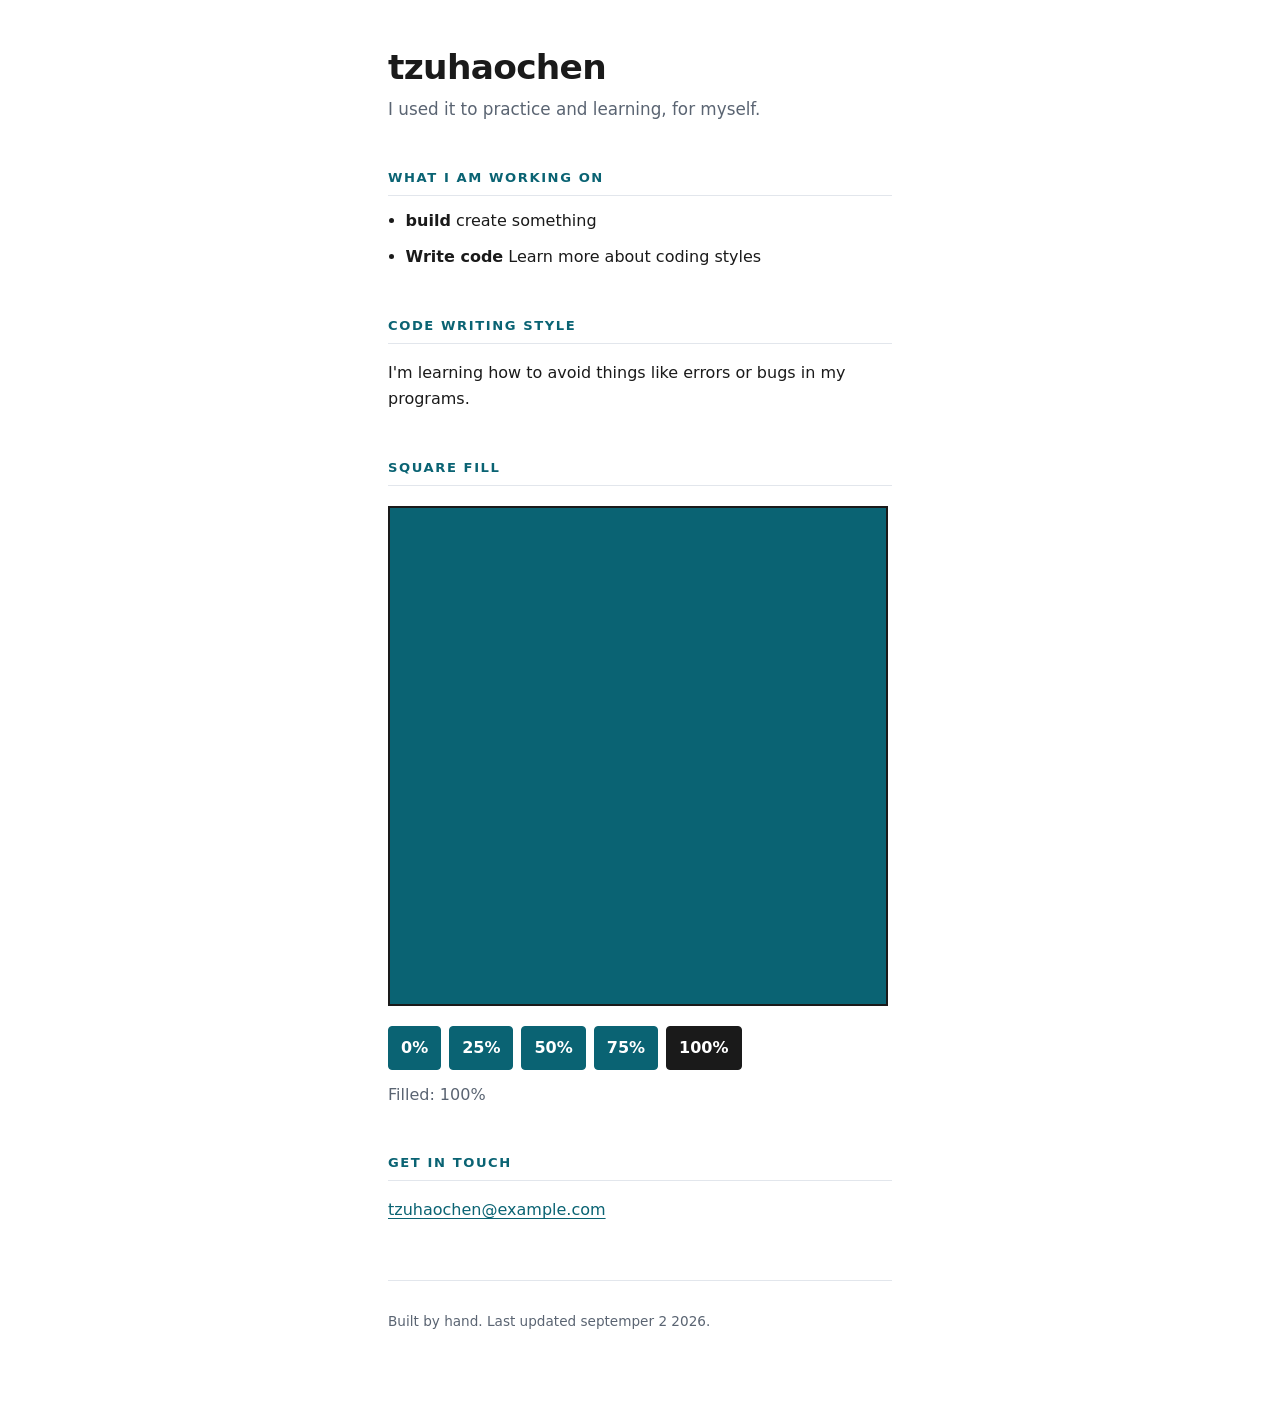
==== index.html @ 9c38cc26 "chanf" ====
<!doctype html>
<html lang="en">

<head>
  <meta charset="utf-8">
  <meta name="viewport" content="width=device-width, initial-scale=1">

  <!-- CHANGE THIS. It is the name on the browser tab, and it is what Google shows. -->
  <title>tzuhaochen</title>

  <!-- CHANGE THIS TOO. One sentence. It is what shows under your link when someone shares it. -->
  <meta name="description" content="One sentence about who you are and what you make.">

  <link rel="stylesheet" href="styles.css">
  <script src="script.js" defer></script>
</head>

<body>

  <header>
    <!-- Exactly ONE h1 on the page. It is your name. -->
    <h1>tzuhaochen</h1>
    <p class="tagline">I used it to practice and learning, for myself.</p>
  </header>

  <main>

    <section>
      <h2>What I am working on</h2>
      <ul>
        <li><strong>build</strong> create something</li>
        <li><strong>Write code</strong> Learn more about coding styles</li>
      </ul>
    </section>

    <section>
      <h2>Code writing style</h2>
      <p>
        I'm learning how to avoid things like errors or bugs in my programs.
      </p>
    </section>

    <section>
      <h2>Square fill</h2>
      <div class="square-viewport">
        <div class="square" role="img" aria-label="500 by 500 pixel square, 100 percent filled">
          <div class="square-fill"></div>
        </div>
      </div>
      <div class="fill-controls" aria-label="Choose square fill amount">
        <button class="fill-button" type="button" data-fill="0" aria-pressed="false">0%</button>
        <button class="fill-button" type="button" data-fill="25" aria-pressed="false">25%</button>
        <button class="fill-button" type="button" data-fill="50" aria-pressed="false">50%</button>
        <button class="fill-button" type="button" data-fill="75" aria-pressed="false">75%</button>
        <button class="fill-button" type="button" data-fill="100" aria-pressed="true">100%</button>
      </div>
      <p class="fill-status" aria-live="polite">Filled: 100%</p>
    </section>

    <section>
      <h2>Get in touch</h2>
      <!--
        Put an email you will still control after graduation. If you only have the school one
        today, that is fine — put it in, and change it later. That is what commits are for.
      -->
      <p><a href="mailto:you@example.com">tzuhaochen@example.com</a></p>
    </section>

  </main>

  <footer>
    <p>Built by hand. Last updated <!-- change this when you change the page --> septemper 2 2026.</p>
  </footer>

</body>

</html>
---- styles.css ----
/* ============================================================
   styles.css — this is YOURS to change. That is the point.
   Every value below is a decision somebody made. Change one,
   commit, and look at what happened.
   ============================================================ */

/* The custom properties. Change a colour ONCE here and it
   changes everywhere it is used further down. */
:root {
  --ink: #1a1a1a;
  /* body text */
  --muted: #5a6472;
  /* quieter text */
  --accent: #0a6373;
  /* links and rules — make this yours */
  --paper: #ffffff;
  --line: #e2e6ec;
  --measure: 34rem;
  /* how wide a line of text gets before it wraps */
}

/* A sensible reset. Without border-box, padding makes boxes
   wider than you asked for, and nothing lines up. */
*,
*::before,
*::after {
  box-sizing: border-box;
}

body {
  margin: 0 auto;
  padding: 3rem 1.25rem 4rem;
  max-width: var(--measure);
  background: var(--paper);
  color: var(--ink);
  font: 1rem/1.65 system-ui, -apple-system, "Segoe UI", Roboto, sans-serif;
}

h1 {
  margin: 0;
  font-size: 2.15rem;
  line-height: 1.15;
  letter-spacing: -0.02em;
}

.tagline {
  margin: 0.5rem 0 0;
  color: var(--muted);
  font-size: 1.05rem;
}

h2 {
  margin: 2.75rem 0 0.75rem;
  padding-bottom: 0.4rem;
  border-bottom: 1px solid var(--line);
  font-size: 0.82rem;
  font-weight: 700;
  letter-spacing: 0.12em;
  text-transform: uppercase;
  color: var(--accent);
}

ul {
  margin: 0;
  padding-left: 1.1rem;
}

li {
  margin-bottom: 0.6rem;
}

a {
  color: var(--accent);
  text-underline-offset: 3px;
}

a:hover {
  text-decoration: none;
}

.square-viewport {
  overflow-x: auto;
  padding: 0.5rem 0;
}

.square {
  display: flex;
  align-items: flex-end;
  width: 500px;
  height: 500px;
  border: 2px solid var(--ink);
  background: var(--paper);
}

.square-fill {
  width: 100%;
  height: 100%;
  background: var(--accent);
  transition: height 200ms ease;
}

.fill-controls {
  display: flex;
  flex-wrap: wrap;
  gap: 0.5rem;
  margin-top: 0.75rem;
}

.fill-button {
  border: 1px solid var(--accent);
  border-radius: 0.25rem;
  padding: 0.5rem 0.75rem;
  background: var(--accent);
  color: var(--paper);
  cursor: pointer;
  font: inherit;
  font-weight: 700;
}

.fill-button[aria-pressed="true"] {
  background: var(--ink);
  border-color: var(--ink);
}

.fill-button:focus-visible {
  outline: 3px solid var(--line);
  outline-offset: 3px;
}

.fill-status {
  margin: 0.75rem 0 0;
  color: var(--muted);
}

footer {
  margin-top: 3.5rem;
  padding-top: 1rem;
  border-top: 1px solid var(--line);
  color: var(--muted);
  font-size: 0.85rem;
}

/* Someone reading this on a phone is the common case, not the
   edge case. Test it there before you call the page done. */
@media (max-width: 30rem) {
  body {
    padding-top: 2rem;
  }

  h1 {
    font-size: 1.8rem;
  }
}
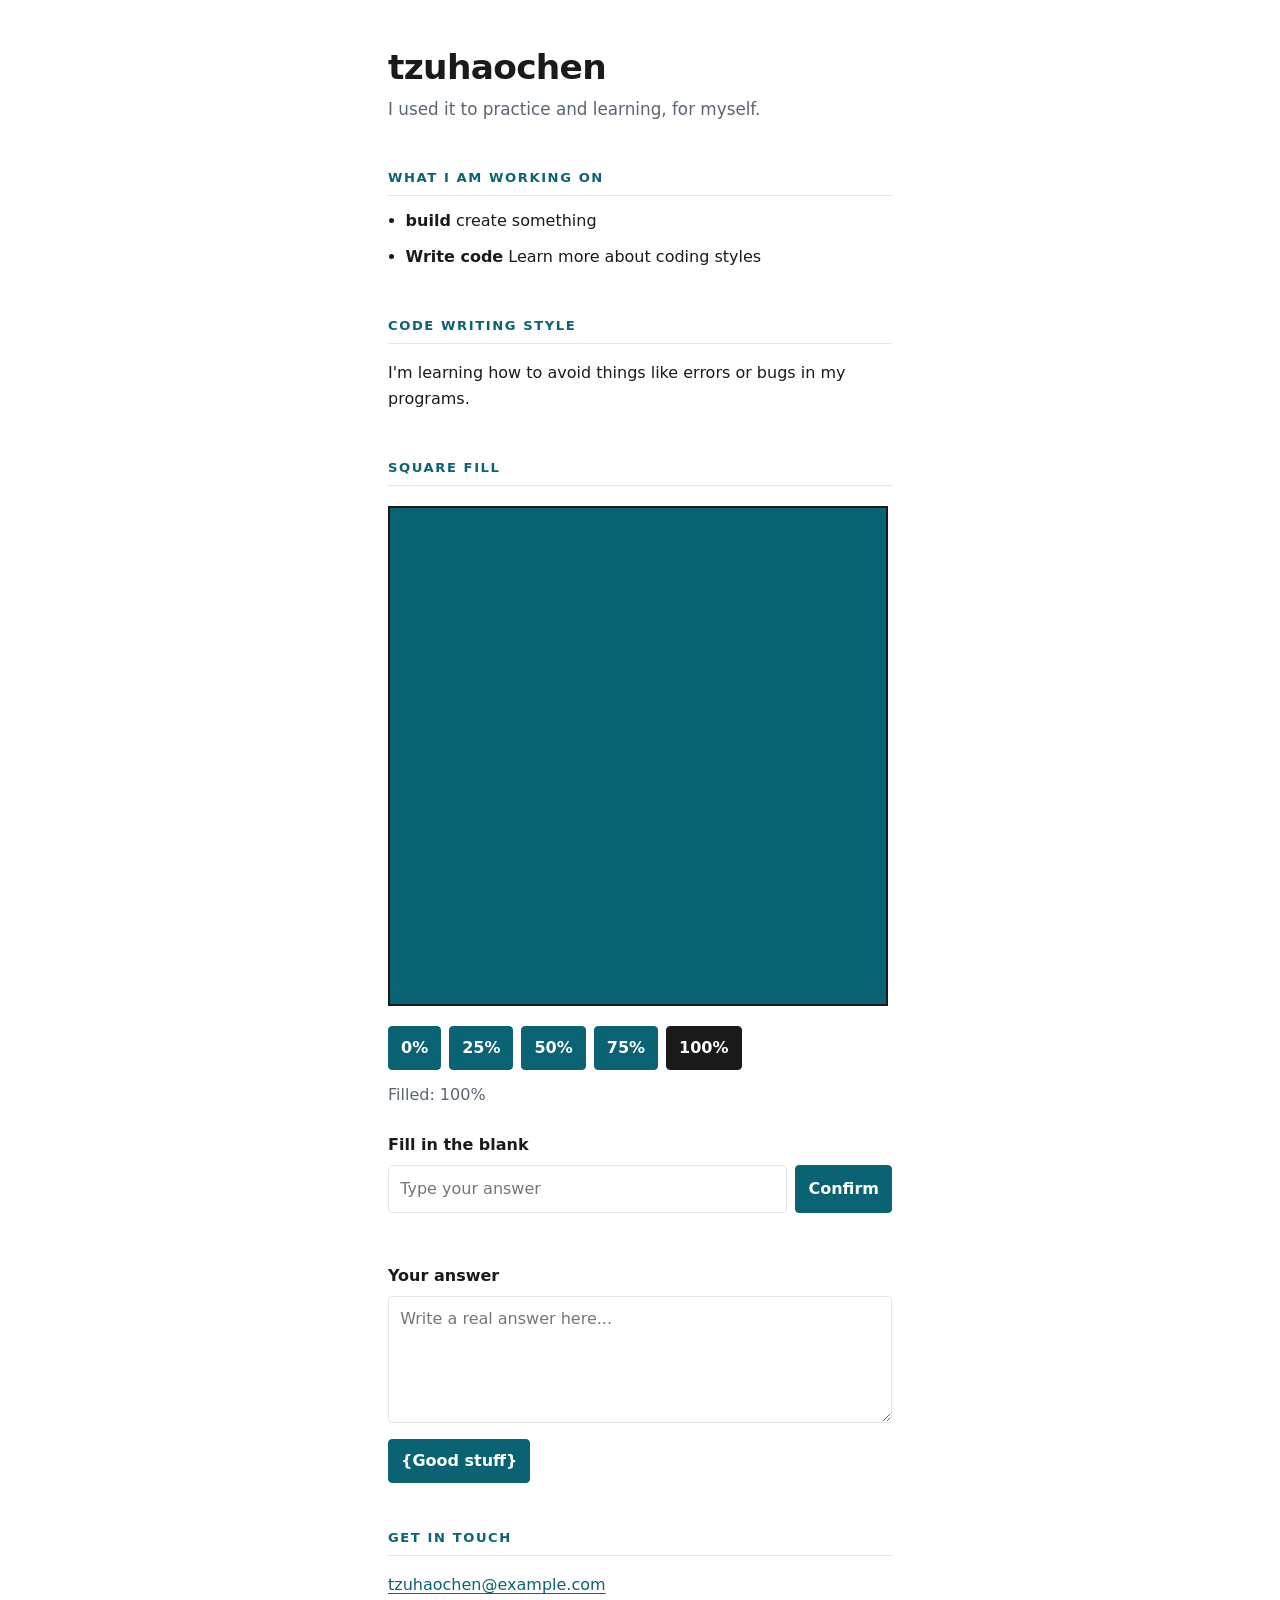
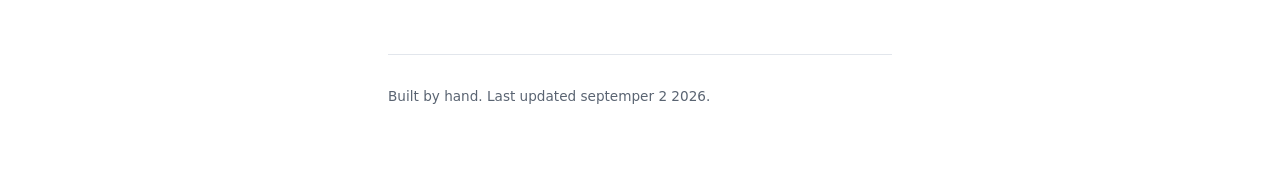
==== commit 84424260: "another change" ====
--- a/index.html
+++ b/index.html
@@ -55,6 +55,24 @@
         <button class="fill-button" type="button" data-fill="100" aria-pressed="true">100%</button>
       </div>
       <p class="fill-status" aria-live="polite">Filled: 100%</p>
+      <form class="response-form">
+        <label for="blank-answer">Fill in the blank</label>
+        <div class="response-row">
+          <input id="blank-answer" name="blank-answer" type="text" placeholder="Type your answer" required>
+          <button type="submit">Confirm</button>
+        </div>
+        <p class="response-status" aria-live="polite"></p>
+      </form>
+      <label class="answer-label" for="real-answer">Your answer</label>
+      <textarea id="real-answer" name="real-answer" rows="4" placeholder="Write a real answer here..."></textarea>
+      <div class="good-stuff">
+        <button class="good-stuff-button" type="button">{Good stuff}</button>
+        <div class="watch-confirmation" hidden>
+          <p>Confirm to watch?</p>
+          <button class="watch-choice" type="button" data-watch="yes">Yes</button>
+          <button class="watch-choice" type="button" data-watch="no">No</button>
+        </div>
+      </div>
     </section>
 
     <section>
--- a/styles.css
+++ b/styles.css
@@ -132,6 +132,101 @@
   color: var(--muted);
 }
 
+.response-form {
+  margin-top: 1.5rem;
+}
+
+.response-form label,
+.answer-label {
+  display: block;
+  margin-bottom: 0.4rem;
+  font-weight: 700;
+}
+
+.response-row {
+  display: flex;
+  gap: 0.5rem;
+}
+
+.response-row input,
+textarea {
+  border: 1px solid var(--line);
+  border-radius: 0.25rem;
+  padding: 0.6rem 0.7rem;
+  color: var(--ink);
+  font: inherit;
+}
+
+.response-row input {
+  min-width: 0;
+  flex: 1;
+}
+
+.response-row button {
+  border: 1px solid var(--accent);
+  border-radius: 0.25rem;
+  padding: 0.5rem 0.75rem;
+  background: var(--accent);
+  color: var(--paper);
+  cursor: pointer;
+  font: inherit;
+  font-weight: 700;
+}
+
+.response-row input:focus-visible,
+.response-row button:focus-visible,
+textarea:focus-visible {
+  outline: 3px solid var(--line);
+  outline-offset: 3px;
+}
+
+.response-status {
+  min-height: 1.65em;
+  margin: 0.5rem 0 0;
+  color: var(--muted);
+}
+
+.answer-label {
+  margin-top: 1rem;
+}
+
+textarea {
+  display: block;
+  width: 100%;
+  resize: vertical;
+}
+
+.good-stuff {
+  margin-top: 1rem;
+}
+
+.good-stuff-button,
+.watch-choice {
+  border: 1px solid var(--accent);
+  border-radius: 0.25rem;
+  padding: 0.5rem 0.75rem;
+  background: var(--accent);
+  color: var(--paper);
+  cursor: pointer;
+  font: inherit;
+  font-weight: 700;
+}
+
+.watch-confirmation p {
+  margin: 0 0 0.5rem;
+  font-weight: 700;
+}
+
+.watch-choice+.watch-choice {
+  margin-left: 0.5rem;
+}
+
+.good-stuff-button:focus-visible,
+.watch-choice:focus-visible {
+  outline: 3px solid var(--line);
+  outline-offset: 3px;
+}
+
 footer {
   margin-top: 3.5rem;
   padding-top: 1rem;
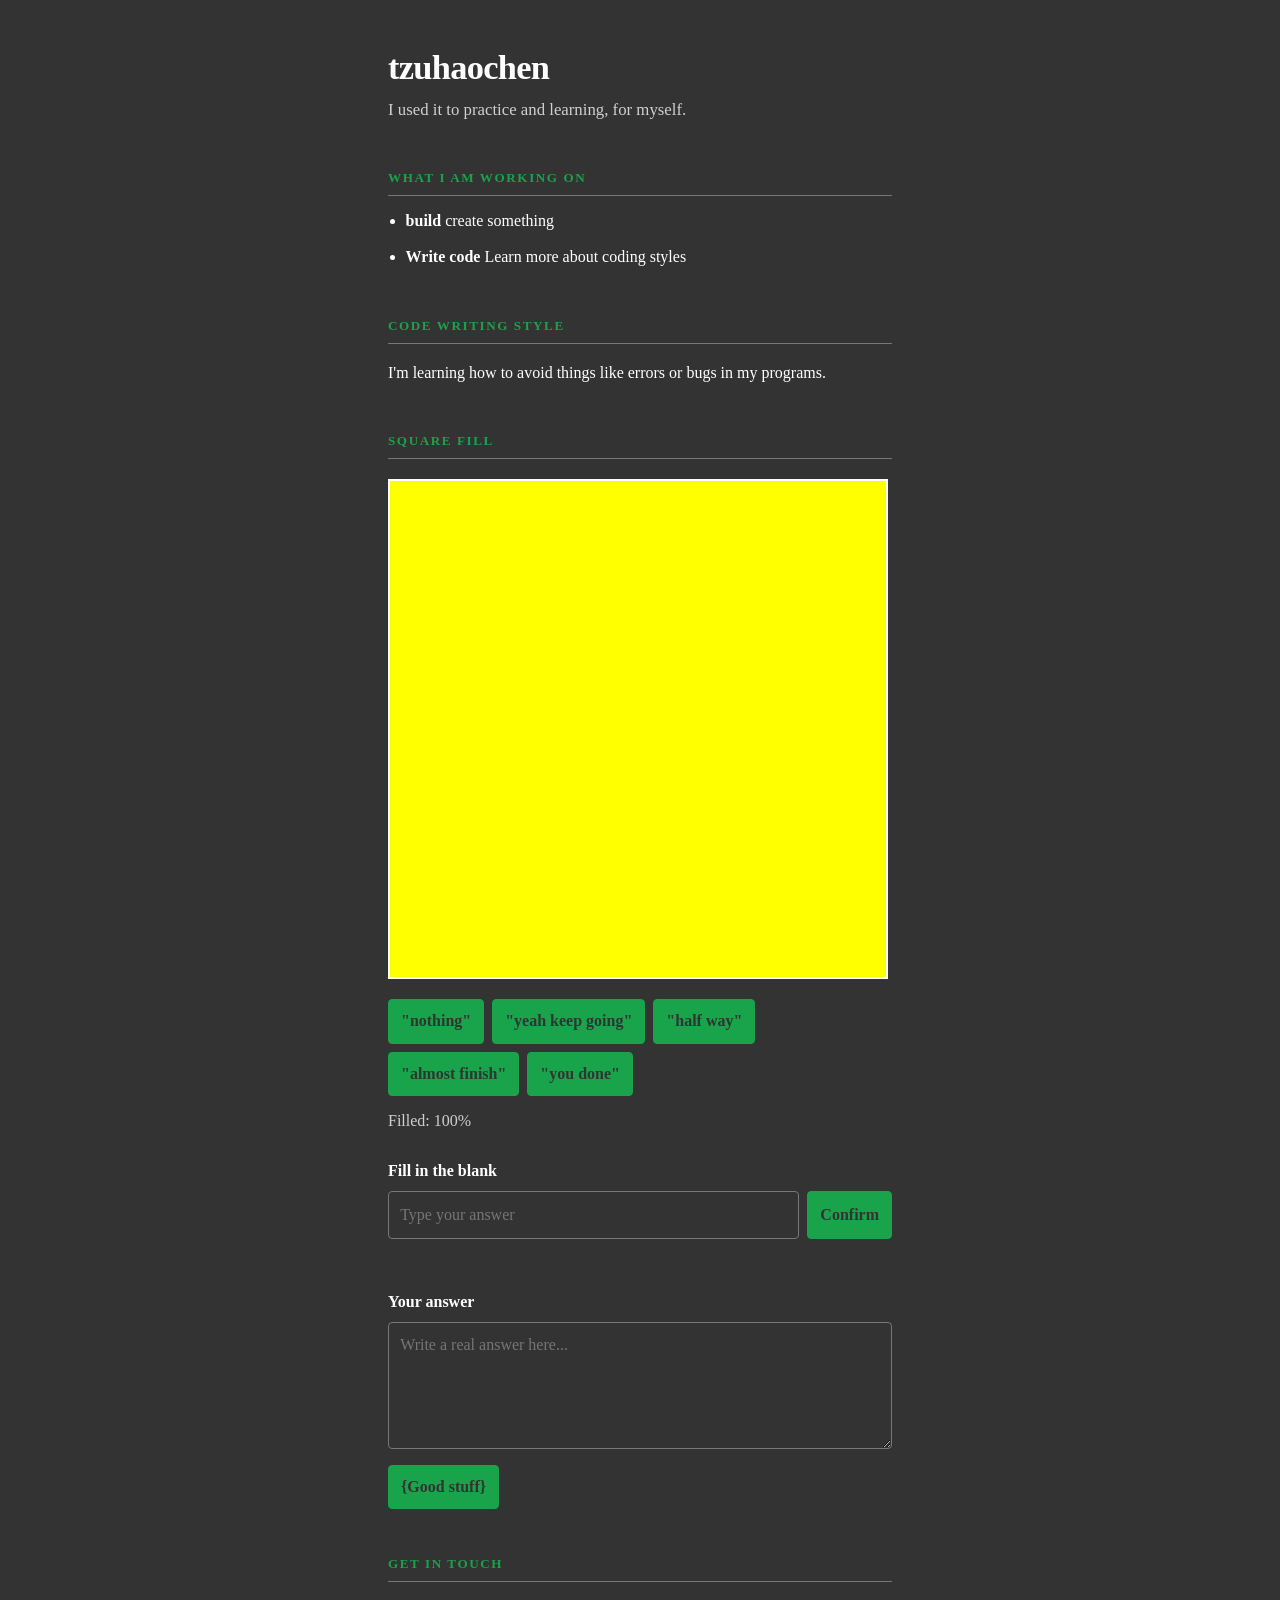
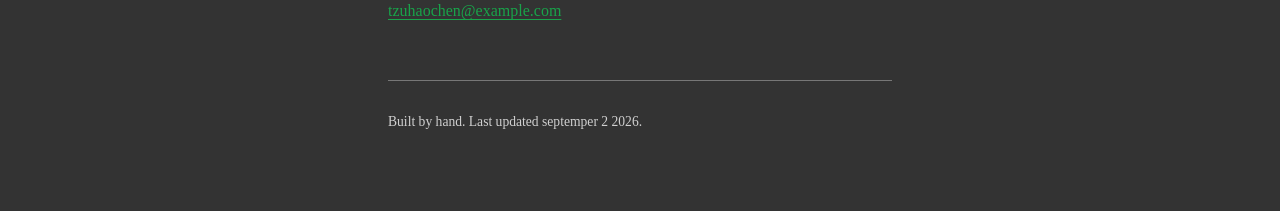
==== commit 546491a3: "today change1" ====
--- a/index.html
+++ b/index.html
@@ -48,11 +48,11 @@
         </div>
       </div>
       <div class="fill-controls" aria-label="Choose square fill amount">
-        <button class="fill-button" type="button" data-fill="0" aria-pressed="false">0%</button>
-        <button class="fill-button" type="button" data-fill="25" aria-pressed="false">25%</button>
-        <button class="fill-button" type="button" data-fill="50" aria-pressed="false">50%</button>
-        <button class="fill-button" type="button" data-fill="75" aria-pressed="false">75%</button>
-        <button class="fill-button" type="button" data-fill="100" aria-pressed="true">100%</button>
+        <button class="fill-button" type="button" data-fill="0" aria-pressed="false">"nothing"</button>
+        <button class="fill-button" type="button" data-fill="25" aria-pressed="false">"yeah keep going"</button>
+        <button class="fill-button" type="button" data-fill="50" aria-pressed="false">"half way"</button>
+        <button class="fill-button" type="button" data-fill="75" aria-pressed="false">"almost finish"</button>
+        <button class="fill-button" type="button" data-fill="100" aria-pressed="true">"you done"</button>
       </div>
       <p class="fill-status" aria-live="polite">Filled: 100%</p>
       <form class="response-form">
--- a/styles.css
+++ b/styles.css
@@ -7,14 +7,14 @@
 /* The custom properties. Change a colour ONCE here and it
    changes everywhere it is used further down. */
 :root {
-  --ink: #1a1a1a;
+  --ink: #ffffff;
   /* body text */
-  --muted: #5a6472;
+  --muted: #d0d0d0;
   /* quieter text */
-  --accent: #0a6373;
+  --accent: #19a34a;
   /* links and rules — make this yours */
-  --paper: #ffffff;
-  --line: #e2e6ec;
+  --paper: #333333;
+  --line: #777777;
   --measure: 34rem;
   /* how wide a line of text gets before it wraps */
 }
@@ -33,7 +33,7 @@
   max-width: var(--measure);
   background: var(--paper);
   color: var(--ink);
-  font: 1rem/1.65 system-ui, -apple-system, "Segoe UI", Roboto, sans-serif;
+  font: 1rem/1.65 "Times New Roman", Times, serif;
 }
 
 h1 {
@@ -95,7 +95,7 @@
 .square-fill {
   width: 100%;
   height: 100%;
-  background: var(--accent);
+  background: #ffff00;
   transition: height 200ms ease;
 }
 
@@ -118,8 +118,8 @@
 }
 
 .fill-button[aria-pressed="true"] {
-  background: var(--ink);
-  border-color: var(--ink);
+  background: var(--accent);
+  border-color: var(--accent);
 }
 
 .fill-button:focus-visible {
@@ -153,6 +153,7 @@
   border: 1px solid var(--line);
   border-radius: 0.25rem;
   padding: 0.6rem 0.7rem;
+  background: var(--paper);
   color: var(--ink);
   font: inherit;
 }
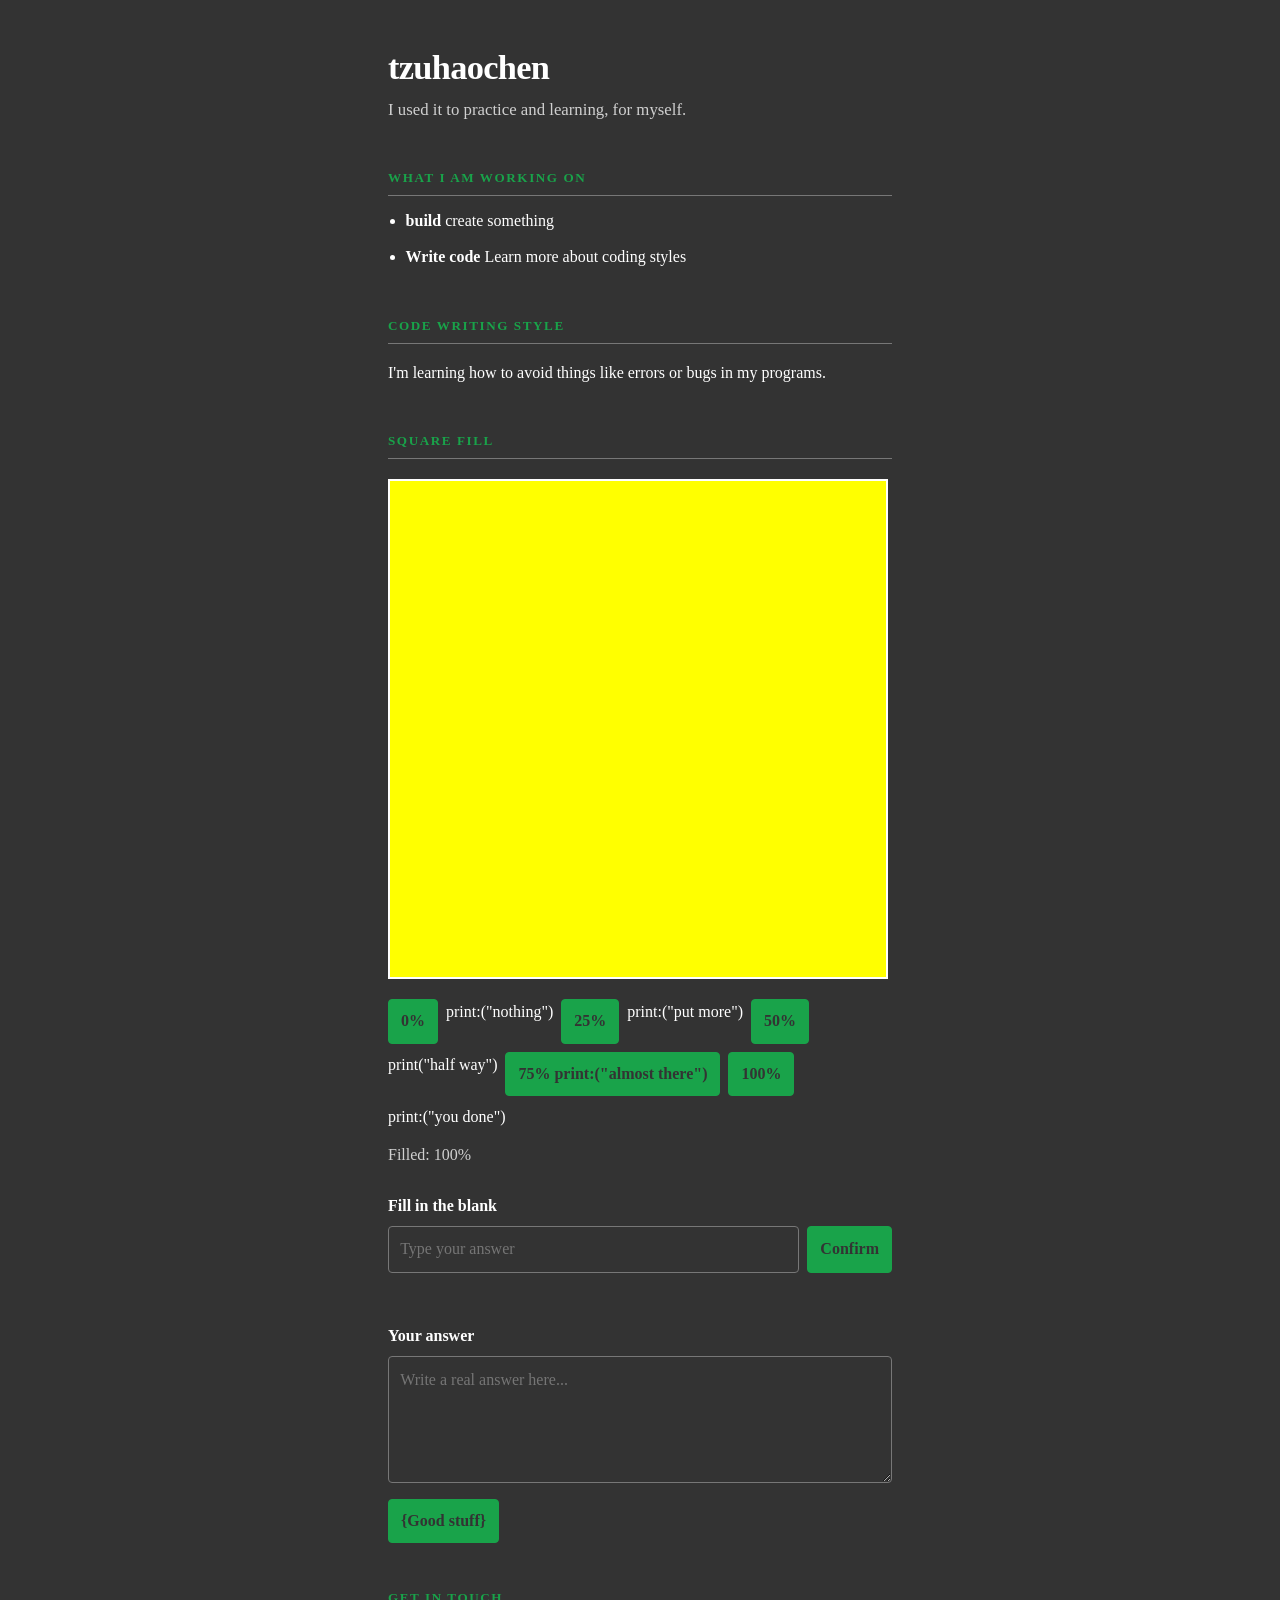
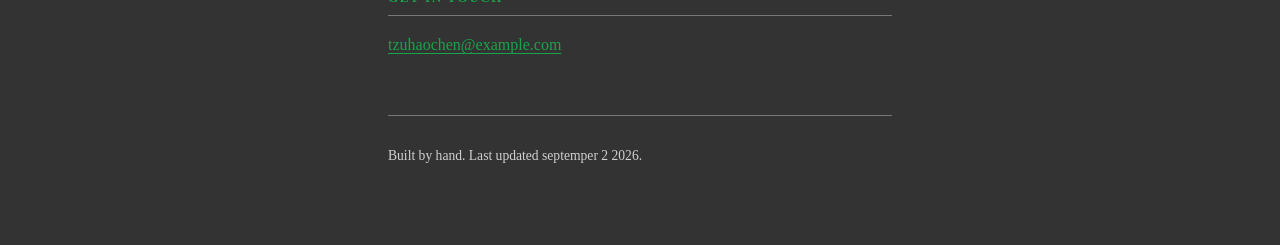
==== commit da58fd07: "h" ====
--- a/index.html
+++ b/index.html
@@ -48,11 +48,17 @@
         </div>
       </div>
       <div class="fill-controls" aria-label="Choose square fill amount">
-        <button class="fill-button" type="button" data-fill="0" aria-pressed="false">"nothing"</button>
-        <button class="fill-button" type="button" data-fill="25" aria-pressed="false">"yeah keep going"</button>
-        <button class="fill-button" type="button" data-fill="50" aria-pressed="false">"half way"</button>
-        <button class="fill-button" type="button" data-fill="75" aria-pressed="false">"almost finish"</button>
-        <button class="fill-button" type="button" data-fill="100" aria-pressed="true">"you done"</button>
+        <button class="fill-button" type="button" data-fill="0" aria-pressed="false">0%</button>
+        print:("nothing")
+        <button class="fill-button" type="button" data-fill="25" aria-pressed="false">25%</button>
+        print:("put more")
+        <button class="fill-button" type="button" data-fill="50" aria-pressed="false">50%</button>
+        print("half way")
+        <button class="fill-button" type="button" data-fill="75" aria-pressed="false">75%
+        print:("almost there")
+        </button>
+        <button class="fill-button" type="button" data-fill="100" aria-pressed="true">100%</button>
+        print:("you done")
       </div>
       <p class="fill-status" aria-live="polite">Filled: 100%</p>
       <form class="response-form">
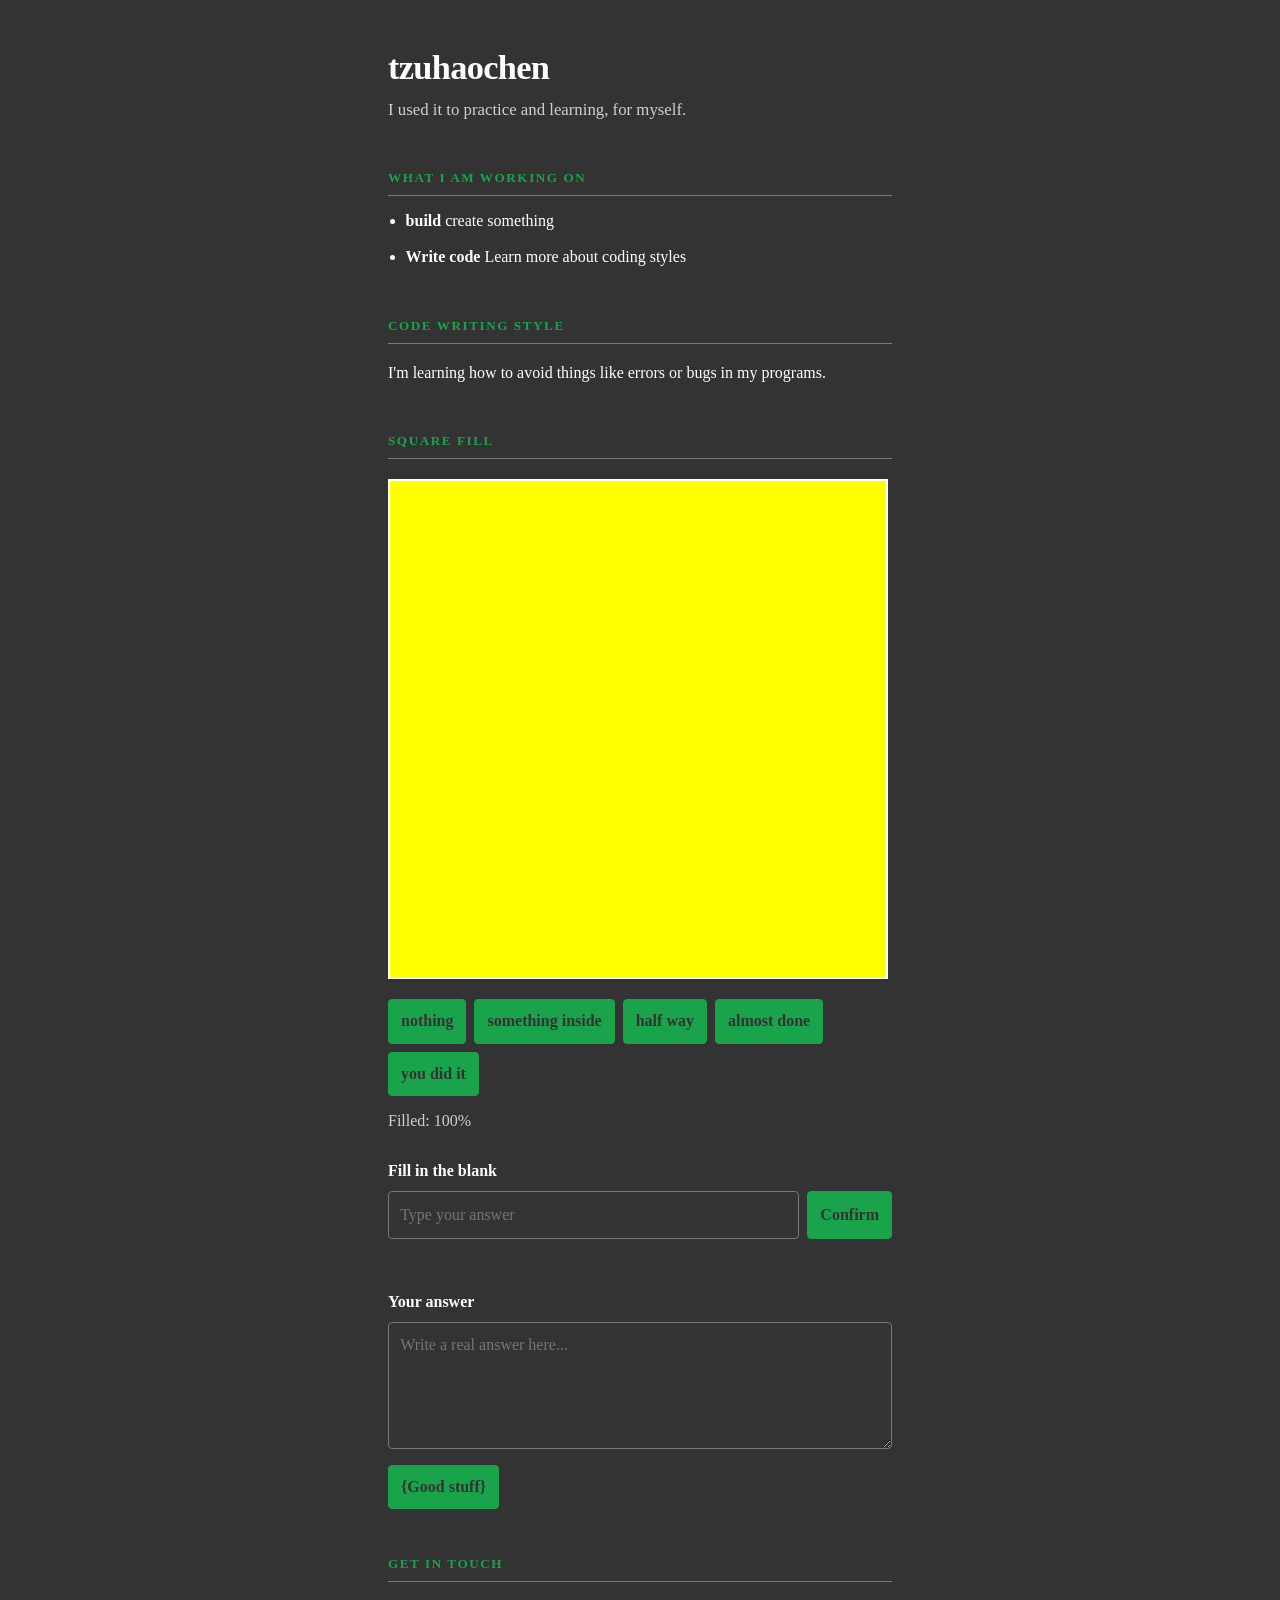
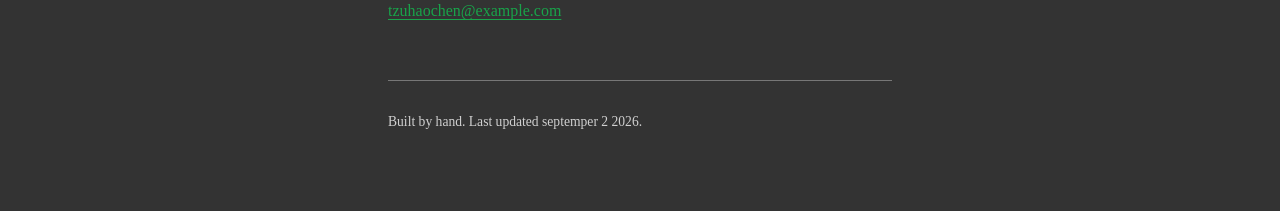
==== commit 1a75629a: "j" ====
--- a/index.html
+++ b/index.html
@@ -48,17 +48,11 @@
         </div>
       </div>
       <div class="fill-controls" aria-label="Choose square fill amount">
-        <button class="fill-button" type="button" data-fill="0" aria-pressed="false">0%</button>
-        print:("nothing")
-        <button class="fill-button" type="button" data-fill="25" aria-pressed="false">25%</button>
-        print:("put more")
-        <button class="fill-button" type="button" data-fill="50" aria-pressed="false">50%</button>
-        print("half way")
-        <button class="fill-button" type="button" data-fill="75" aria-pressed="false">75%
-        print:("almost there")
-        </button>
-        <button class="fill-button" type="button" data-fill="100" aria-pressed="true">100%</button>
-        print:("you done")
+        <button class="fill-button" type="button" data-fill="0" aria-pressed="false">nothing</button>
+        <button class="fill-button" type="button" data-fill="25" aria-pressed="false">something inside</button>
+        <button class="fill-button" type="button" data-fill="50" aria-pressed="false">half way</button>
+        <button class="fill-button" type="button" data-fill="75" aria-pressed="false">almost done</button>
+        <button class="fill-button" type="button" data-fill="100" aria-pressed="true">you did it</button>
       </div>
       <p class="fill-status" aria-live="polite">Filled: 100%</p>
       <form class="response-form">
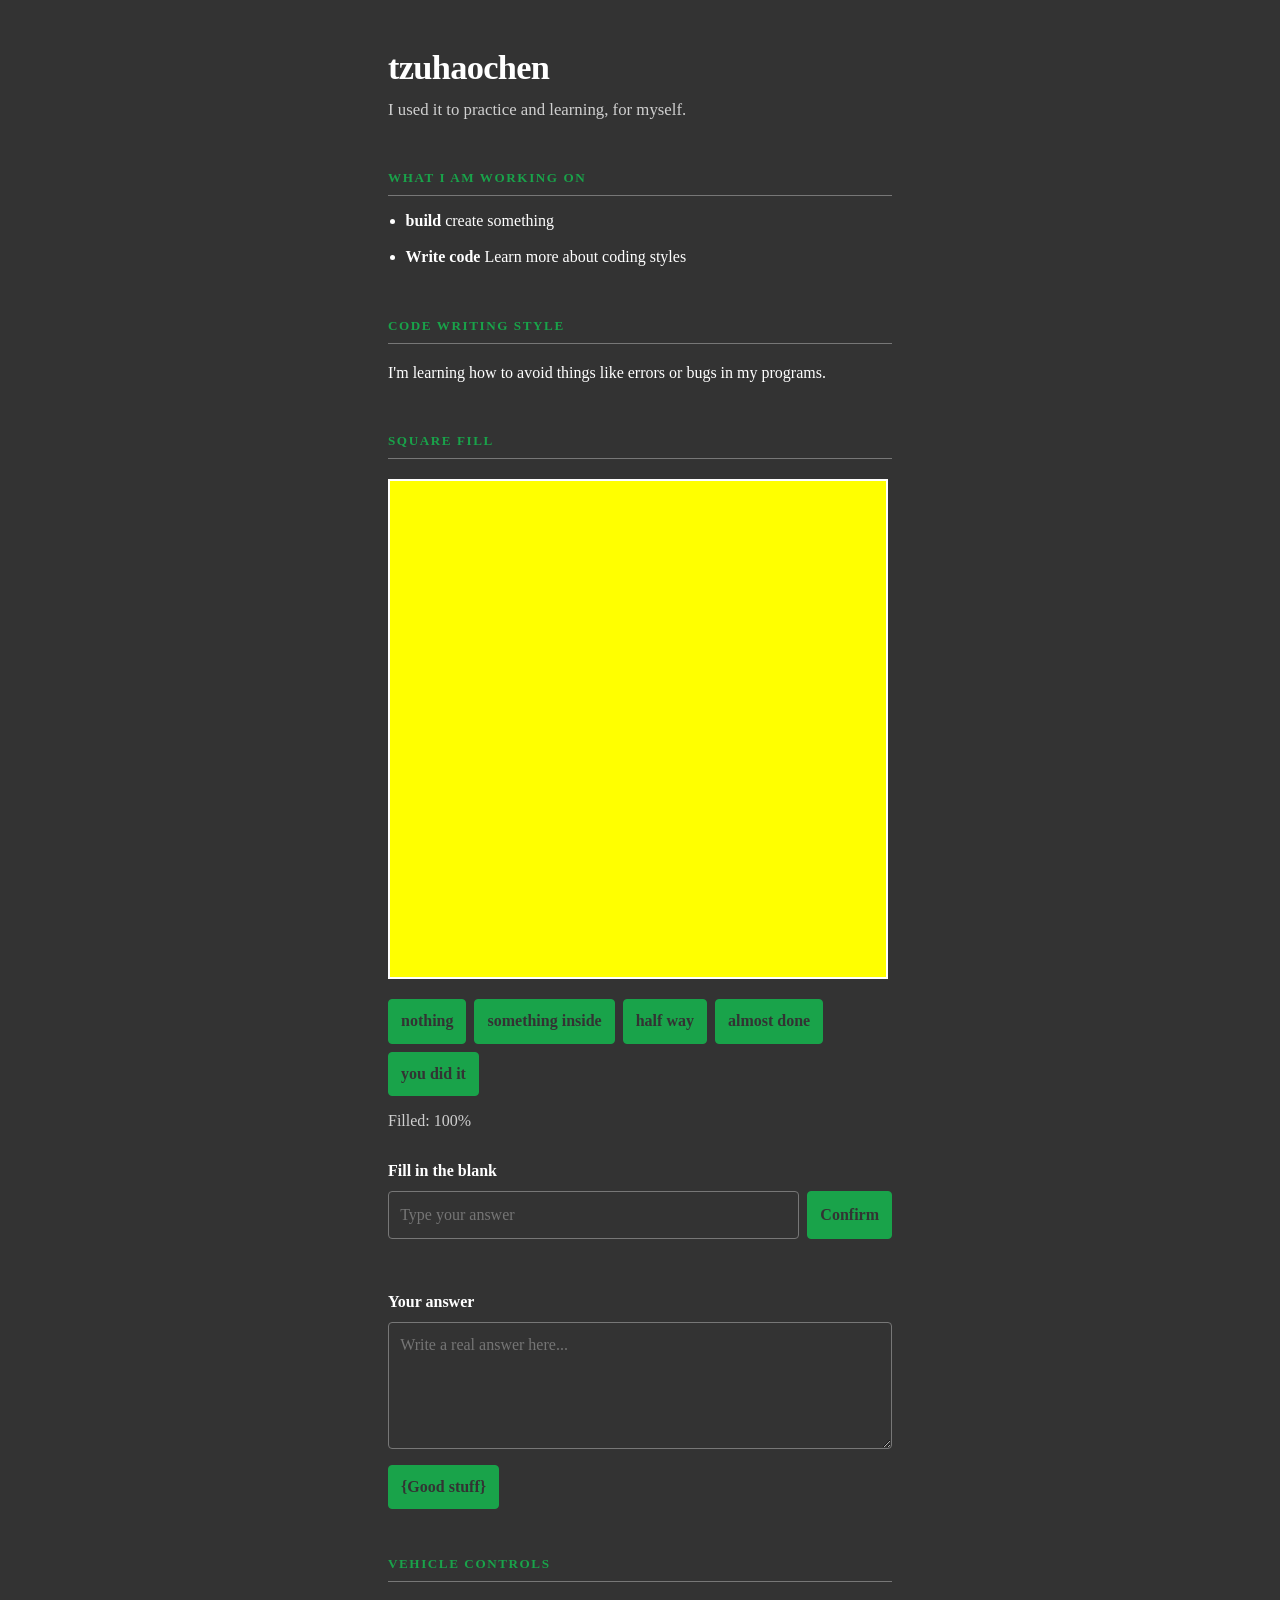
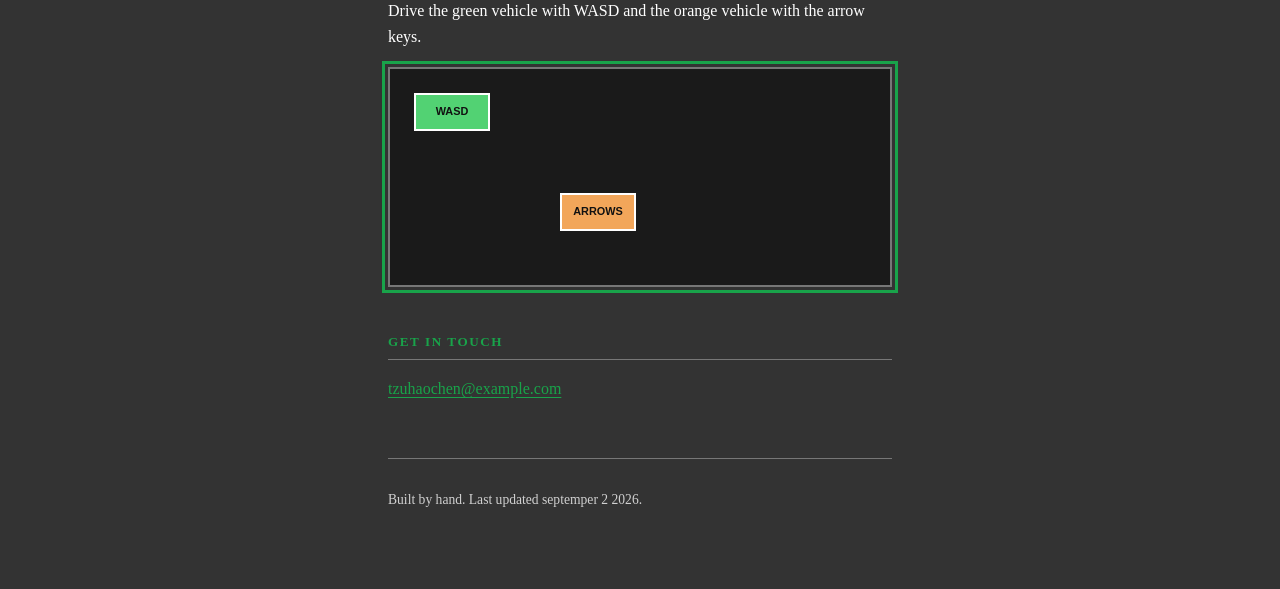
==== commit 438d630d: "change 2" ====
--- a/index.html
+++ b/index.html
@@ -76,6 +76,15 @@
     </section>
 
     <section>
+      <h2>Vehicle controls</h2>
+      <p>Drive the green vehicle with WASD and the orange vehicle with the arrow keys.</p>
+      <div class="vehicle-arena" tabindex="0" autofocus aria-label="Vehicle driving area">
+        <div class="vehicle vehicle-wasd" aria-label="Green vehicle controlled with WASD">WASD</div>
+        <div class="vehicle vehicle-arrows" aria-label="Orange vehicle controlled with arrow keys">ARROWS</div>
+      </div>
+    </section>
+
+    <section>
       <h2>Get in touch</h2>
       <!--
         Put an email you will still control after graduation. If you only have the school one
--- a/styles.css
+++ b/styles.css
@@ -228,6 +228,42 @@
   outline-offset: 3px;
 }
 
+.vehicle-arena {
+  position: relative;
+  height: 220px;
+  overflow: hidden;
+  border: 2px solid var(--line);
+  background: #1a1a1a;
+  outline: none;
+}
+
+.vehicle-arena:focus-visible {
+  outline: 3px solid var(--accent);
+  outline-offset: 3px;
+}
+
+.vehicle {
+  position: absolute;
+  top: 0;
+  left: 0;
+  width: 76px;
+  height: 38px;
+  display: grid;
+  place-items: center;
+  border: 2px solid var(--ink);
+  color: #111111;
+  font: 700 0.68rem/1 sans-serif;
+  transition: transform 90ms linear;
+}
+
+.vehicle-wasd {
+  background: #52d273;
+}
+
+.vehicle-arrows {
+  background: #f2a65a;
+}
+
 footer {
   margin-top: 3.5rem;
   padding-top: 1rem;
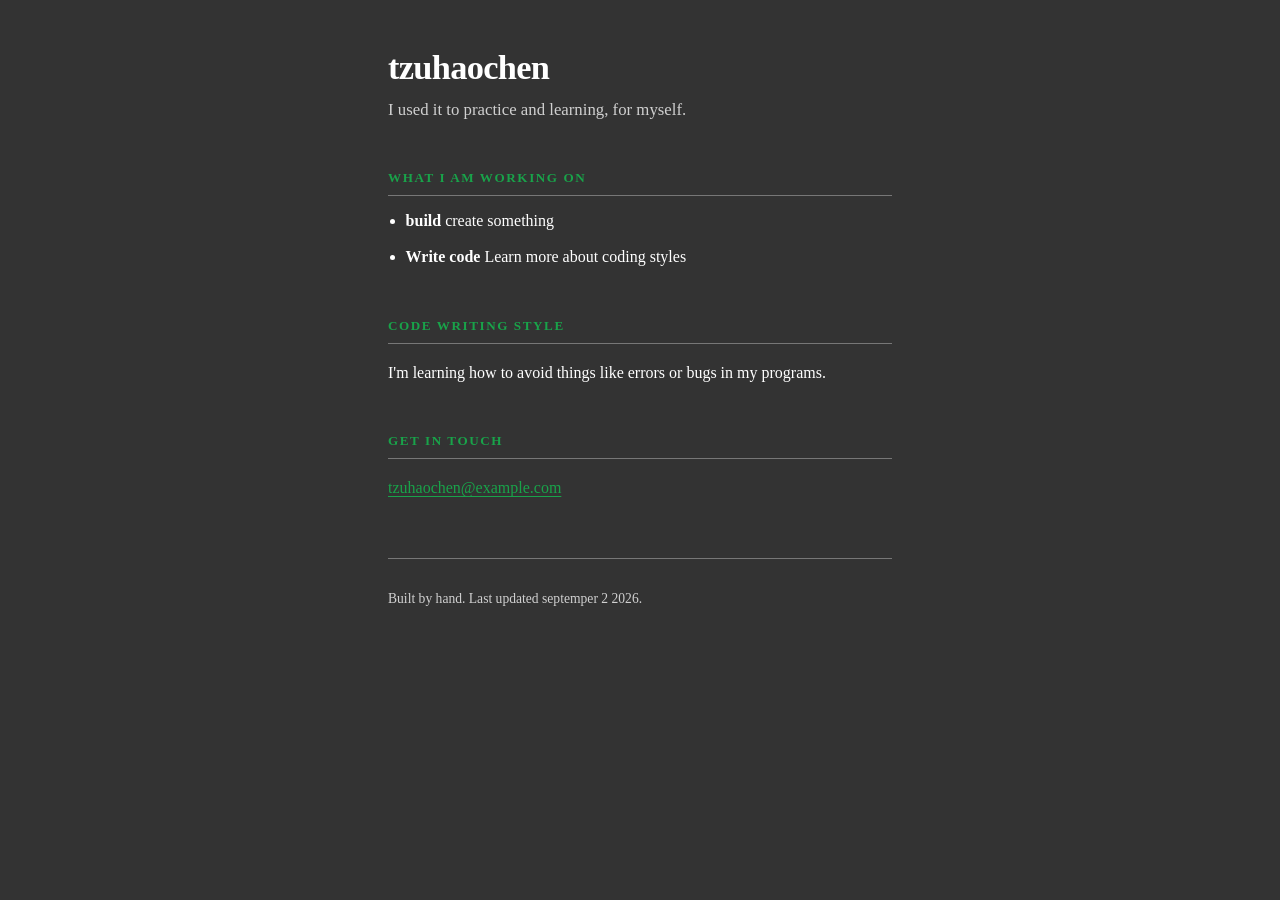
==== commit 38426ceb: "week 10" ====
--- a/index.html
+++ b/index.html
@@ -39,51 +39,6 @@
         I'm learning how to avoid things like errors or bugs in my programs.
       </p>
     </section>
-
-    <section>
-      <h2>Square fill</h2>
-      <div class="square-viewport">
-        <div class="square" role="img" aria-label="500 by 500 pixel square, 100 percent filled">
-          <div class="square-fill"></div>
-        </div>
-      </div>
-      <div class="fill-controls" aria-label="Choose square fill amount">
-        <button class="fill-button" type="button" data-fill="0" aria-pressed="false">nothing</button>
-        <button class="fill-button" type="button" data-fill="25" aria-pressed="false">something inside</button>
-        <button class="fill-button" type="button" data-fill="50" aria-pressed="false">half way</button>
-        <button class="fill-button" type="button" data-fill="75" aria-pressed="false">almost done</button>
-        <button class="fill-button" type="button" data-fill="100" aria-pressed="true">you did it</button>
-      </div>
-      <p class="fill-status" aria-live="polite">Filled: 100%</p>
-      <form class="response-form">
-        <label for="blank-answer">Fill in the blank</label>
-        <div class="response-row">
-          <input id="blank-answer" name="blank-answer" type="text" placeholder="Type your answer" required>
-          <button type="submit">Confirm</button>
-        </div>
-        <p class="response-status" aria-live="polite"></p>
-      </form>
-      <label class="answer-label" for="real-answer">Your answer</label>
-      <textarea id="real-answer" name="real-answer" rows="4" placeholder="Write a real answer here..."></textarea>
-      <div class="good-stuff">
-        <button class="good-stuff-button" type="button">{Good stuff}</button>
-        <div class="watch-confirmation" hidden>
-          <p>Confirm to watch?</p>
-          <button class="watch-choice" type="button" data-watch="yes">Yes</button>
-          <button class="watch-choice" type="button" data-watch="no">No</button>
-        </div>
-      </div>
-    </section>
-
-    <section>
-      <h2>Vehicle controls</h2>
-      <p>Drive the green vehicle with WASD and the orange vehicle with the arrow keys.</p>
-      <div class="vehicle-arena" tabindex="0" autofocus aria-label="Vehicle driving area">
-        <div class="vehicle vehicle-wasd" aria-label="Green vehicle controlled with WASD">WASD</div>
-        <div class="vehicle vehicle-arrows" aria-label="Orange vehicle controlled with arrow keys">ARROWS</div>
-      </div>
-    </section>
-
     <section>
       <h2>Get in touch</h2>
       <!--
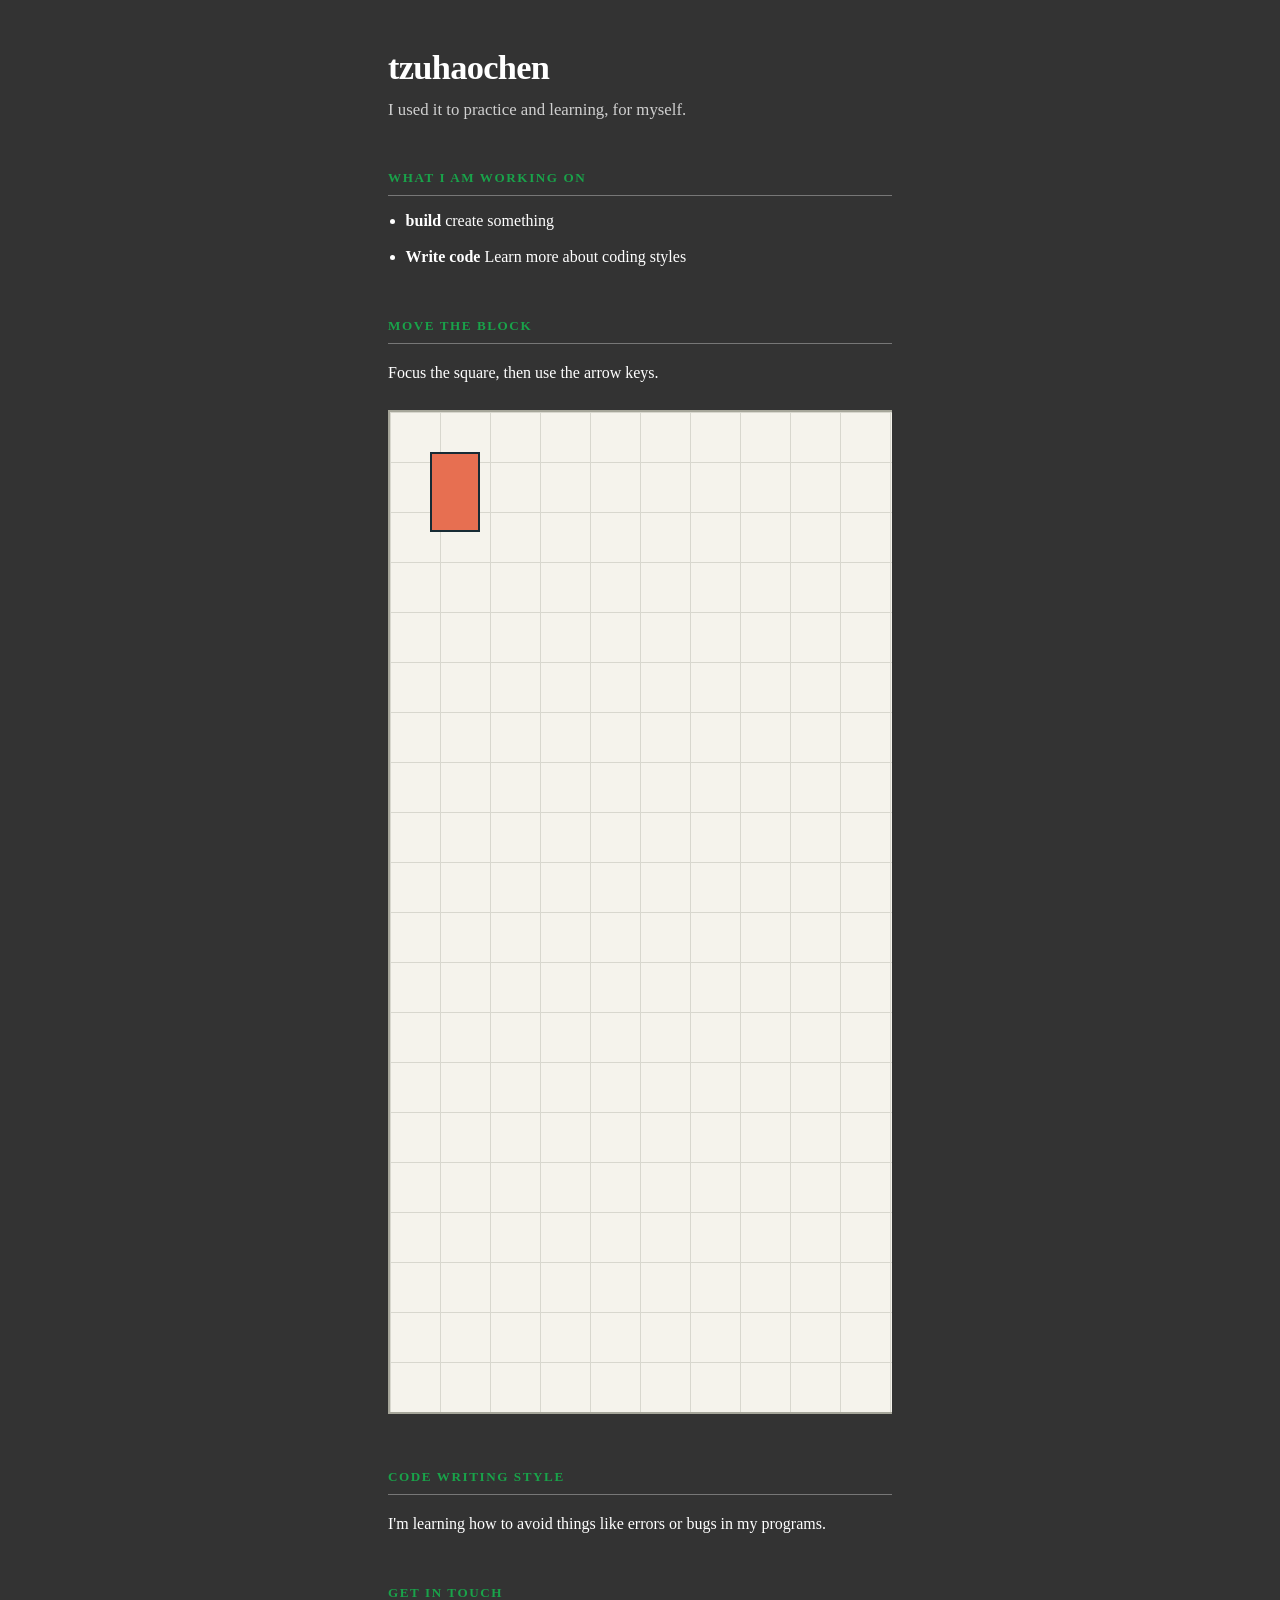
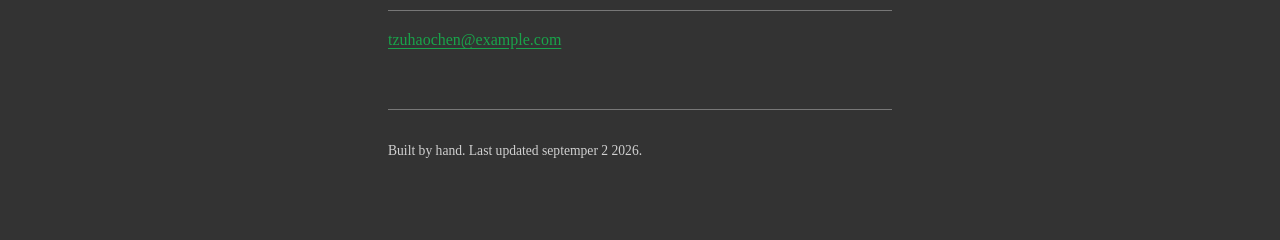
==== commit abb9a0fe: "10/02/26 change" ====
--- a/index.html
+++ b/index.html
@@ -34,6 +34,17 @@
     </section>
 
     <section>
+      <h2>Move the block</h2>
+      <p>Focus the square, then use the arrow keys.</p>
+      <div class="game-viewport">
+        <div class="game-board" tabindex="0" role="group"
+          aria-label="1000 by 1000 game board. Use the arrow keys to move the block.">
+          <div class="game-block" aria-hidden="true"></div>
+        </div>
+      </div>
+    </section>
+
+    <section>
       <h2>Code writing style</h2>
       <p>
         I'm learning how to avoid things like errors or bugs in my programs.
--- a/styles.css
+++ b/styles.css
@@ -264,6 +264,43 @@
   background: #f2a65a;
 }
 
+.game-viewport {
+  max-width: 100%;
+  overflow: auto;
+  padding: 0.5rem 0;
+}
+
+.game-board {
+  position: relative;
+  box-sizing: content-box;
+  width: 1000px;
+  height: 1000px;
+  overflow: hidden;
+  border: 2px solid #a6a69a;
+  background-color: #f5f3ec;
+  background-image:
+    linear-gradient(to right, #d8d7ce 1px, transparent 1px),
+    linear-gradient(to bottom, #d8d7ce 1px, transparent 1px);
+  background-size: 50px 50px;
+  outline: none;
+}
+
+.game-board:focus-visible {
+  outline: 3px solid var(--accent);
+  outline-offset: 3px;
+}
+
+.game-block {
+  position: absolute;
+  top: 40px;
+  left: 40px;
+  width: 50px;
+  height: 80px;
+  border: 2px solid #172b35;
+  background: #e76f51;
+  transition: left 70ms linear, top 70ms linear;
+}
+
 footer {
   margin-top: 3.5rem;
   padding-top: 1rem;
